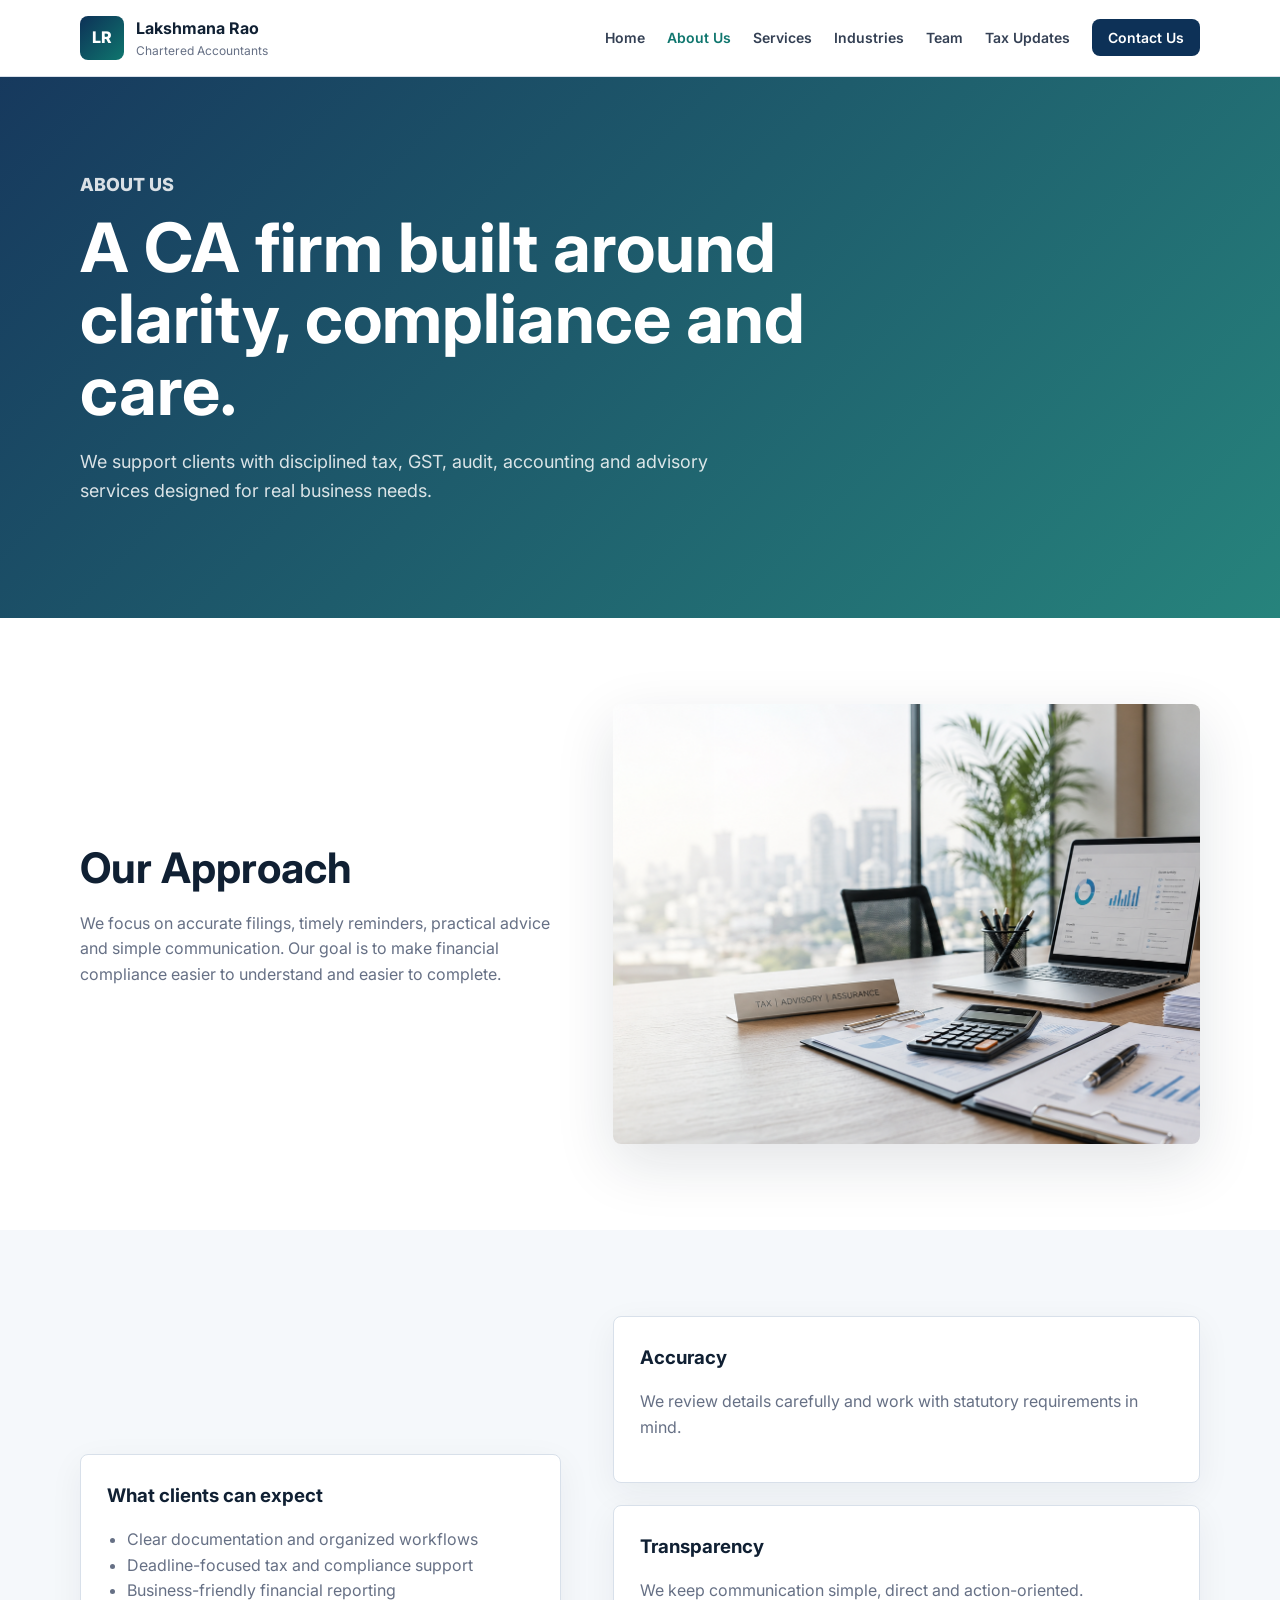
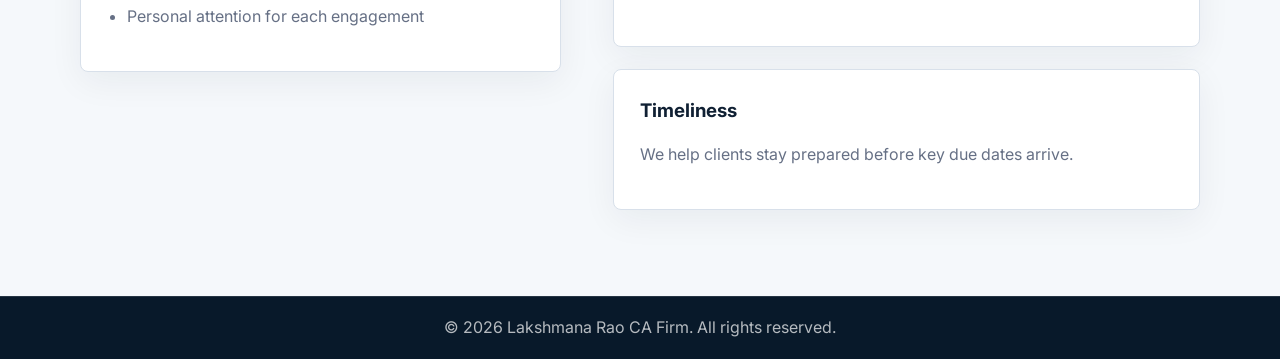
==== about.html @ 928640ef "added files" ====
<!DOCTYPE html>
<html lang="en">
<head>
  <meta charset="UTF-8">
  <meta name="viewport" content="width=device-width, initial-scale=1.0">
  <title>About Us | Lakshmana Rao CA Firm</title>
  <link rel="preconnect" href="https://fonts.googleapis.com">
  <link rel="preconnect" href="https://fonts.gstatic.com" crossorigin>
  <link href="https://fonts.googleapis.com/css2?family=Inter:wght@400;500;600;700;800&display=swap" rel="stylesheet">
  <link rel="stylesheet" href="assets/css/styles.css">
</head>
<body>
  <header class="site-header">
    <nav class="navbar container" aria-label="Main navigation">
      <a class="brand" href="index.html"><span class="brand-mark">LR</span><span><strong>Lakshmana Rao</strong><small>Chartered Accountants</small></span></a>
      <button class="nav-toggle" type="button" aria-expanded="false" aria-controls="primary-menu"><span></span><span></span><span></span></button>
      <ul class="nav-links" id="primary-menu">
        <li><a href="index.html">Home</a></li><li><a href="about.html">About Us</a></li><li><a href="services.html">Services</a></li><li><a href="industries.html">Industries</a></li><li><a href="team.html">Team</a></li><li><a href="blog.html">Tax Updates</a></li><li><a class="nav-cta" href="contact.html">Contact Us</a></li>
      </ul>
    </nav>
  </header>
  <main>
    <section class="page-hero">
      <div class="container">
        <p class="eyebrow">About Us</p>
        <h1>A CA firm built around clarity, compliance and care.</h1>
        <p>We support clients with disciplined tax, GST, audit, accounting and advisory services designed for real business needs.</p>
      </div>
    </section>
    <section class="section">
      <div class="container split">
        <div>
          <h2>Our Approach</h2>
          <p>We focus on accurate filings, timely reminders, practical advice and simple communication. Our goal is to make financial compliance easier to understand and easier to complete.</p>
        </div>
        <div class="image-panel">
          <img src="assets/images/hero-office.png" alt="Professional accounting desk with laptop and documents">
        </div>
      </div>
    </section>
    <section class="section soft-section">
      <div class="container split">
        <div class="value-panel">
          <h3>What clients can expect</h3>
          <ul>
            <li>Clear documentation and organized workflows</li>
            <li>Deadline-focused tax and compliance support</li>
            <li>Business-friendly financial reporting</li>
            <li>Personal attention for each engagement</li>
          </ul>
        </div>
        <div class="values-grid compact-values">
          <article><h3>Accuracy</h3><p>We review details carefully and work with statutory requirements in mind.</p></article>
          <article><h3>Transparency</h3><p>We keep communication simple, direct and action-oriented.</p></article>
          <article><h3>Timeliness</h3><p>We help clients stay prepared before key due dates arrive.</p></article>
        </div>
      </div>
    </section>
  </main>
  <footer class="site-footer compact-footer"><div class="footer-bottom">© <span id="year"></span> Lakshmana Rao CA Firm. All rights reserved.</div></footer>
  <script src="assets/js/main.js"></script>
</body>
</html>
---- assets/css/styles.css ----
:root {
  --ink: #102033;
  --muted: #667085;
  --line: #d8e0ea;
  --paper: #ffffff;
  --soft: #f5f8fb;
  --navy: #0d3157;
  --teal: #0f766e;
  --gold: #c9962f;
  --rose: #b34d5a;
  --shadow: 0 20px 60px rgba(16, 32, 51, 0.12);
}

* {
  box-sizing: border-box;
}

body {
  margin: 0;
  font-family: "Inter", Arial, sans-serif;
  color: var(--ink);
  background: var(--paper);
  line-height: 1.6;
}

a {
  color: inherit;
  text-decoration: none;
}

img {
  max-width: 100%;
}

.container {
  width: min(1120px, calc(100% - 40px));
  margin: 0 auto;
}

.site-header {
  position: sticky;
  top: 0;
  z-index: 20;
  background: rgba(255, 255, 255, 0.94);
  border-bottom: 1px solid var(--line);
  backdrop-filter: blur(14px);
}

.navbar {
  min-height: 76px;
  display: flex;
  align-items: center;
  justify-content: space-between;
  gap: 24px;
}

.brand {
  display: inline-flex;
  align-items: center;
  gap: 12px;
  min-width: max-content;
}

.brand-mark {
  width: 44px;
  height: 44px;
  border-radius: 8px;
  display: grid;
  place-items: center;
  color: white;
  background: linear-gradient(135deg, var(--navy), var(--teal));
  font-weight: 800;
}

.brand strong,
.brand small {
  display: block;
}

.brand small {
  color: var(--muted);
  font-size: 12px;
}

.nav-links {
  list-style: none;
  display: flex;
  align-items: center;
  gap: 22px;
  margin: 0;
  padding: 0;
  font-size: 14px;
  font-weight: 600;
}

.nav-links a {
  color: #344054;
}

.nav-links a.active,
.nav-links a:hover {
  color: var(--teal);
}

.nav-cta {
  padding: 10px 16px;
  border-radius: 8px;
  color: white !important;
  background: var(--navy);
}

.nav-toggle {
  display: none;
  width: 42px;
  height: 42px;
  border: 1px solid var(--line);
  border-radius: 8px;
  background: white;
}

.nav-toggle span {
  display: block;
  width: 18px;
  height: 2px;
  margin: 4px auto;
  background: var(--ink);
}

.hero {
  min-height: 680px;
  position: relative;
  overflow: hidden;
  display: flex;
  align-items: center;
  background: #0b2238;
}

.hero-media {
  position: absolute;
  inset: 0;
  background:
    linear-gradient(90deg, rgba(8, 25, 42, 0.9) 0%, rgba(8, 25, 42, 0.75) 42%, rgba(8, 25, 42, 0.18) 100%),
    url("../images/hero-office.png") center/cover;
}

.hero-content {
  position: relative;
  color: white;
  padding: 90px 0 120px;
}

.eyebrow {
  color: var(--gold);
  font-weight: 800;
  text-transform: uppercase;
  letter-spacing: 0;
  font-size: 13px;
  margin: 0 0 12px;
}

.hero h1,
.page-hero h1 {
  max-width: 760px;
  font-size: clamp(40px, 6vw, 68px);
  line-height: 1.05;
  margin: 0 0 22px;
  letter-spacing: 0;
}

.hero-text,
.page-hero p {
  max-width: 650px;
  color: rgba(255, 255, 255, 0.84);
  font-size: 18px;
}

.hero-actions,
.hero-stats,
.cta-inner {
  display: flex;
  align-items: center;
  gap: 16px;
  flex-wrap: wrap;
}

.btn {
  display: inline-flex;
  align-items: center;
  justify-content: center;
  min-height: 48px;
  padding: 12px 20px;
  border-radius: 8px;
  border: 1px solid transparent;
  font-weight: 800;
  cursor: pointer;
}

.btn-primary {
  background: var(--teal);
  color: white;
}

.btn-secondary,
.btn-light {
  background: white;
  color: var(--navy);
}

.hero-stats {
  margin-top: 42px;
}

.hero-stats span {
  min-width: 150px;
  padding: 16px 18px;
  border: 1px solid rgba(255, 255, 255, 0.22);
  border-radius: 8px;
  background: rgba(255, 255, 255, 0.1);
}

.hero-stats strong {
  display: block;
  font-size: 24px;
}

.section {
  padding: 86px 0;
}

.intro-band,
.soft-section {
  background: var(--soft);
}

.split {
  display: grid;
  grid-template-columns: 0.9fr 1.1fr;
  gap: 52px;
  align-items: center;
}

h2 {
  font-size: clamp(28px, 4vw, 42px);
  line-height: 1.16;
  margin: 0 0 18px;
}

h3 {
  margin: 0 0 10px;
}

p {
  color: var(--muted);
}

.section-heading {
  max-width: 720px;
  margin-bottom: 34px;
}

.service-grid,
.testimonial-grid,
.values-grid,
.industry-grid,
.team-grid,
.blog-grid,
.service-list {
  display: grid;
  grid-template-columns: repeat(4, 1fr);
  gap: 22px;
}

.service-card,
.testimonial-grid blockquote,
.value-panel,
.values-grid article,
.industry-grid article,
.team-card,
.blog-grid article,
.service-list article,
.contact-form,
.contact-info {
  border: 1px solid var(--line);
  border-radius: 8px;
  background: white;
  padding: 26px;
  box-shadow: 0 10px 34px rgba(16, 32, 51, 0.06);
}

.service-card {
  min-height: 248px;
}

.card-icon,
.avatar {
  display: grid;
  place-items: center;
  width: 54px;
  height: 54px;
  border-radius: 8px;
  margin-bottom: 18px;
  background: #e9f6f4;
  color: var(--teal);
  font-weight: 800;
}

.highlight-section,
.cta-strip {
  color: white;
  background: linear-gradient(135deg, var(--navy), #173f40);
}

.highlight-section p,
.cta-strip p {
  color: rgba(255, 255, 255, 0.78);
}

.check-list {
  display: grid;
  gap: 12px;
}

.check-list span {
  padding: 14px 16px;
  border-radius: 8px;
  background: rgba(255, 255, 255, 0.12);
  border: 1px solid rgba(255, 255, 255, 0.18);
  font-weight: 700;
}

.testimonial-grid {
  grid-template-columns: repeat(3, 1fr);
}

blockquote {
  margin: 0;
}

cite {
  display: block;
  color: var(--rose);
  font-style: normal;
  font-weight: 800;
  margin-top: 18px;
}

.cta-strip {
  padding: 54px 0;
}

.cta-inner {
  justify-content: space-between;
}

.cta-inner h2 {
  max-width: 760px;
  margin-bottom: 6px;
}

.site-footer {
  background: #08192a;
  color: white;
  padding: 56px 0 0;
}

.footer-grid {
  display: grid;
  grid-template-columns: 1.3fr 0.7fr 0.9fr;
  gap: 40px;
  padding-bottom: 42px;
}

.site-footer p,
.site-footer a,
.footer-brand small {
  color: rgba(255, 255, 255, 0.72);
}

.site-footer a {
  display: block;
  margin: 8px 0;
}

.footer-bottom {
  border-top: 1px solid rgba(255, 255, 255, 0.12);
  text-align: center;
  padding: 18px;
  color: rgba(255, 255, 255, 0.7);
}

.compact-footer {
  padding-top: 0;
}

.page-hero {
  padding: 94px 0;
  background: linear-gradient(135deg, rgba(13, 49, 87, 0.96), rgba(15, 118, 110, 0.9));
  color: white;
}

.service-list {
  grid-template-columns: repeat(2, 1fr);
}

.service-list ul,
.value-panel ul {
  padding-left: 20px;
  color: var(--muted);
}

.industry-grid,
.blog-grid,
.team-grid,
.values-grid {
  grid-template-columns: repeat(3, 1fr);
}

.image-panel {
  overflow: hidden;
  border-radius: 8px;
  box-shadow: var(--shadow);
}

.image-panel img {
  display: block;
  width: 100%;
  aspect-ratio: 4 / 3;
  object-fit: cover;
}

.compact-values {
  grid-template-columns: 1fr;
}

.team-card span,
.blog-grid span {
  color: var(--teal);
  font-weight: 800;
}

.contact-grid {
  display: grid;
  grid-template-columns: 0.85fr 1.15fr;
  gap: 28px;
  align-items: start;
}

.contact-form {
  display: grid;
  gap: 16px;
}

label {
  display: grid;
  gap: 8px;
  color: #344054;
  font-weight: 700;
}

input,
select,
textarea {
  width: 100%;
  border: 1px solid var(--line);
  border-radius: 8px;
  padding: 13px 14px;
  font: inherit;
  color: var(--ink);
  background: #fbfcfe;
}

input:focus,
select:focus,
textarea:focus {
  outline: 3px solid rgba(15, 118, 110, 0.18);
  border-color: var(--teal);
}

.map-box {
  min-height: 190px;
  margin-top: 24px;
  border-radius: 8px;
  display: grid;
  place-items: center;
  color: var(--navy);
  font-weight: 800;
  background:
    linear-gradient(135deg, rgba(201, 150, 47, 0.18), rgba(15, 118, 110, 0.16)),
    repeating-linear-gradient(45deg, #eef3f8 0 12px, #e4ebf3 12px 24px);
}

.form-status {
  min-height: 24px;
  margin: 0;
  color: var(--teal);
  font-weight: 700;
}

@media (max-width: 980px) {
  .nav-toggle {
    display: block;
  }

  .nav-links {
    position: absolute;
    left: 20px;
    right: 20px;
    top: 76px;
    display: none;
    flex-direction: column;
    align-items: stretch;
    gap: 0;
    padding: 12px;
    background: white;
    border: 1px solid var(--line);
    border-radius: 8px;
    box-shadow: var(--shadow);
  }

  .nav-links.is-open {
    display: flex;
  }

  .nav-links a {
    display: block;
    padding: 12px;
  }

  .split,
  .contact-grid,
  .footer-grid {
    grid-template-columns: 1fr;
  }

  .service-grid,
  .testimonial-grid,
  .industry-grid,
  .blog-grid,
  .team-grid,
  .values-grid,
  .service-list {
    grid-template-columns: repeat(2, 1fr);
  }
}

@media (max-width: 640px) {
  .container {
    width: min(100% - 28px, 1120px);
  }

  .brand strong {
    font-size: 14px;
  }

  .brand small {
    font-size: 11px;
  }

  .hero {
    min-height: 640px;
  }

  .hero h1,
  .page-hero h1 {
    font-size: 38px;
  }

  .hero-content {
    padding: 68px 0 88px;
  }

  .section,
  .page-hero {
    padding: 62px 0;
  }

  .service-grid,
  .testimonial-grid,
  .industry-grid,
  .blog-grid,
  .team-grid,
  .values-grid,
  .service-list {
    grid-template-columns: 1fr;
  }

  .hero-actions .btn,
  .cta-inner .btn {
    width: 100%;
  }
}
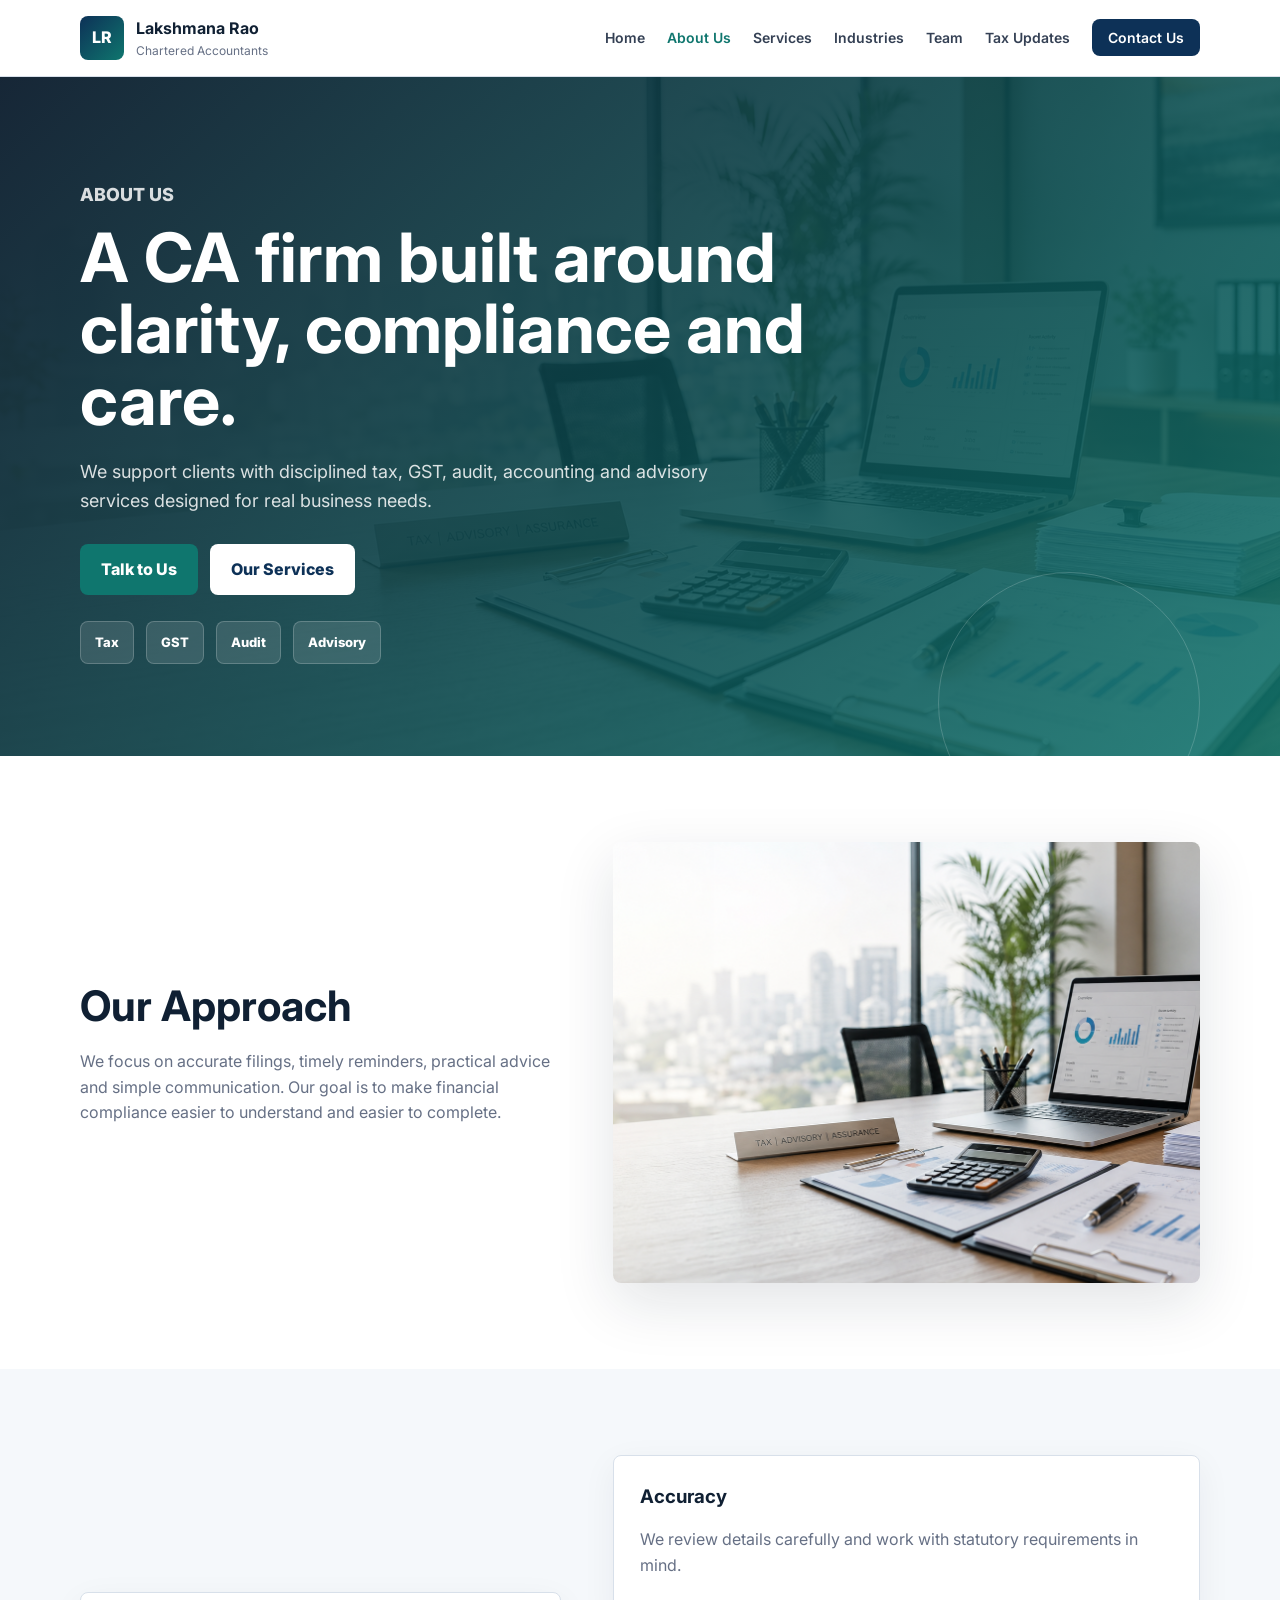
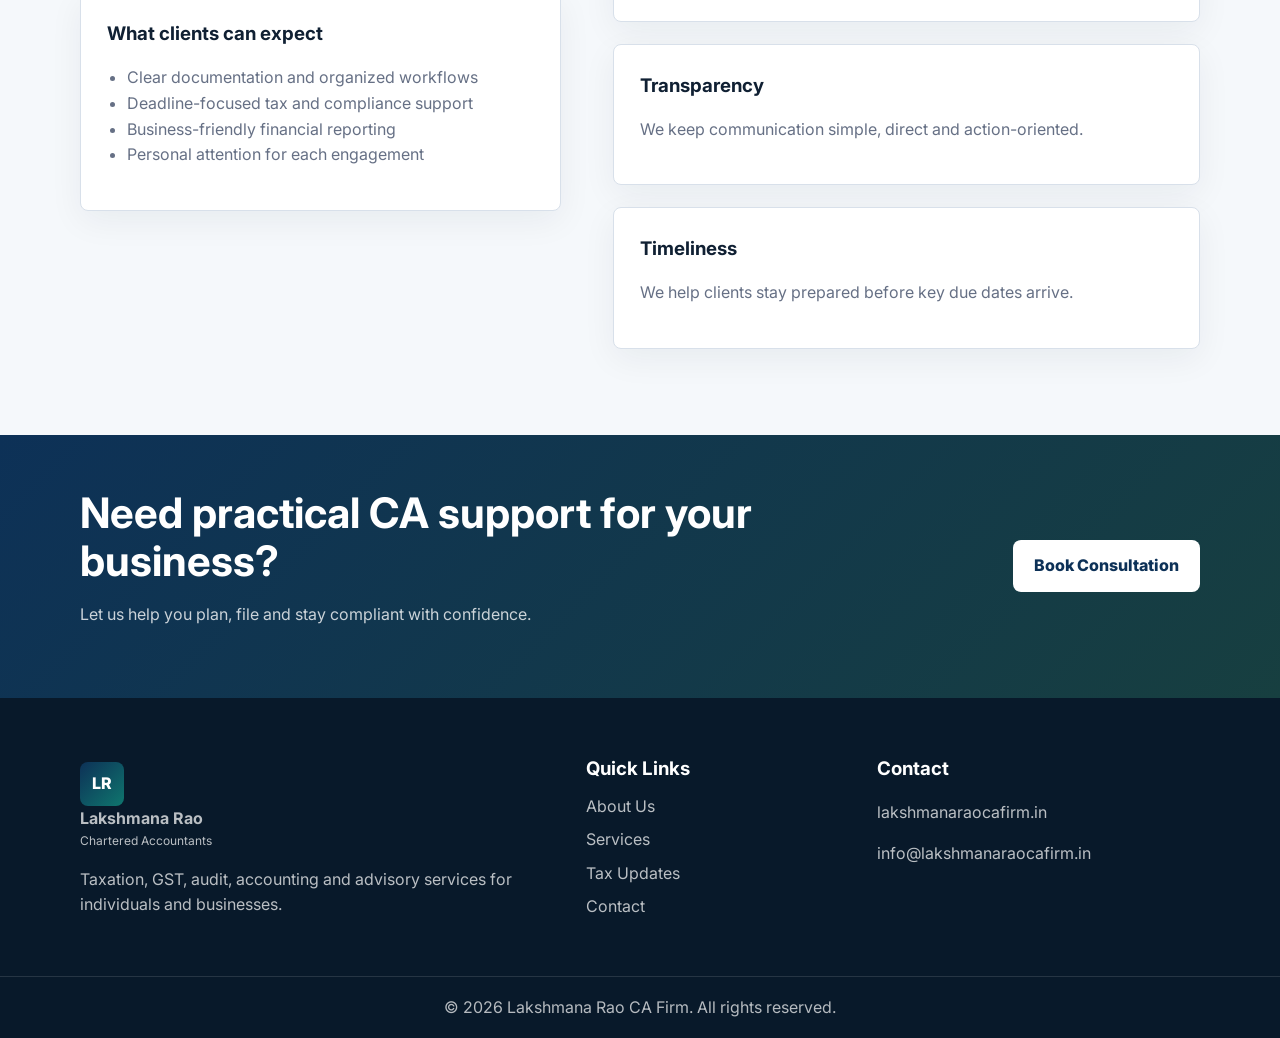
==== commit 6dd5d2a9: "added files" ====
--- a/about.html
+++ b/about.html
@@ -25,6 +25,13 @@
         <p class="eyebrow">About Us</p>
         <h1>A CA firm built around clarity, compliance and care.</h1>
         <p>We support clients with disciplined tax, GST, audit, accounting and advisory services designed for real business needs.</p>
+        <div class="page-hero-actions">
+          <a class="btn btn-primary" href="contact.html">Talk to Us</a>
+          <a class="btn btn-secondary" href="services.html">Our Services</a>
+        </div>
+        <div class="page-pills">
+          <span>Tax</span><span>GST</span><span>Audit</span><span>Advisory</span>
+        </div>
       </div>
     </section>
     <section class="section">
@@ -56,8 +63,34 @@
         </div>
       </div>
     </section>
+    <section class="cta-strip">
+      <div class="container cta-inner">
+        <div><h2>Need practical CA support for your business?</h2><p>Let us help you plan, file and stay compliant with confidence.</p></div>
+        <a class="btn btn-light" href="contact.html">Book Consultation</a>
+      </div>
+    </section>
   </main>
-  <footer class="site-footer compact-footer"><div class="footer-bottom">© <span id="year"></span> Lakshmana Rao CA Firm. All rights reserved.</div></footer>
+  <footer class="site-footer">
+    <div class="container footer-grid">
+      <div>
+        <a class="brand footer-brand" href="index.html"><span class="brand-mark">LR</span><span><strong>Lakshmana Rao</strong><small>Chartered Accountants</small></span></a>
+        <p>Taxation, GST, audit, accounting and advisory services for individuals and businesses.</p>
+      </div>
+      <div>
+        <h3>Quick Links</h3>
+        <a href="about.html">About Us</a>
+        <a href="services.html">Services</a>
+        <a href="blog.html">Tax Updates</a>
+        <a href="contact.html">Contact</a>
+      </div>
+      <div>
+        <h3>Contact</h3>
+        <p><a href="https://lakshmanaraocafirm.in/">lakshmanaraocafirm.in</a></p>
+        <p><a href="mailto:info@lakshmanaraocafirm.in">info@lakshmanaraocafirm.in</a></p>
+      </div>
+    </div>
+    <div class="footer-bottom">© <span id="year"></span> Lakshmana Rao CA Firm. All rights reserved.</div>
+  </footer>
   <script src="assets/js/main.js"></script>
 </body>
 </html>
--- a/assets/css/styles.css
+++ b/assets/css/styles.css
@@ -258,6 +258,28 @@
   margin-bottom: 34px;
 }
 
+.service-heading {
+  max-width: none;
+  display: flex;
+  align-items: end;
+  justify-content: space-between;
+  gap: 24px;
+}
+
+.service-heading h2 {
+  max-width: 760px;
+  font-size: clamp(42px, 5.4vw, 70px);
+  margin-bottom: 0;
+}
+
+.text-link {
+  min-width: max-content;
+  color: var(--teal);
+  font-weight: 800;
+  border-bottom: 2px solid currentColor;
+  padding-bottom: 4px;
+}
+
 .service-grid,
 .testimonial-grid,
 .values-grid,
@@ -288,7 +310,57 @@
 }
 
 .service-card {
-  min-height: 248px;
+  position: relative;
+  min-height: 380px;
+  display: flex;
+  flex-direction: column;
+  overflow: hidden;
+  padding: 30px;
+  transition: transform 0.25s ease, box-shadow 0.25s ease, border-color 0.25s ease;
+}
+
+.service-card::before {
+  content: "";
+  position: absolute;
+  inset: 0;
+  opacity: 0;
+  background:
+    radial-gradient(circle at top right, rgba(201, 150, 47, 0.22), transparent 34%),
+    linear-gradient(135deg, rgba(15, 118, 110, 0.08), rgba(13, 49, 87, 0.02));
+  transition: opacity 0.25s ease;
+}
+
+.service-card > * {
+  position: relative;
+}
+
+.service-card:hover {
+  transform: translateY(-10px);
+  border-color: rgba(15, 118, 110, 0.45);
+  box-shadow: 0 26px 70px rgba(16, 32, 51, 0.16);
+}
+
+.service-card:hover::before {
+  opacity: 1;
+}
+
+.service-card h3 {
+  font-size: 24px;
+  line-height: 1.2;
+  margin-top: 14px;
+  margin-bottom: 16px;
+}
+
+.service-card p {
+  font-size: 17px;
+  margin: 0 0 22px;
+}
+
+.service-card-top {
+  display: flex;
+  align-items: center;
+  justify-content: space-between;
+  gap: 12px;
 }
 
 .card-icon,
@@ -302,6 +374,55 @@
   background: #e9f6f4;
   color: var(--teal);
   font-weight: 800;
+}
+
+.service-card .card-icon {
+  width: 70px;
+  height: 70px;
+  margin-bottom: 0;
+  color: white;
+  background: linear-gradient(135deg, var(--teal), var(--navy));
+  box-shadow: 0 14px 30px rgba(15, 118, 110, 0.22);
+}
+
+.service-number {
+  color: rgba(13, 49, 87, 0.12);
+  font-size: 46px;
+  line-height: 1;
+  font-weight: 800;
+}
+
+.service-tags {
+  display: flex;
+  flex-wrap: wrap;
+  gap: 8px;
+  margin-top: auto;
+}
+
+.service-tags span {
+  padding: 8px 10px;
+  border-radius: 8px;
+  color: var(--navy);
+  background: #f0f6f5;
+  font-size: 13px;
+  font-weight: 800;
+}
+
+.card-link {
+  display: inline-flex;
+  margin-top: 24px;
+  color: var(--teal);
+  font-weight: 800;
+}
+
+.card-link::after {
+  content: ">";
+  margin-left: 8px;
+  transition: transform 0.2s ease;
+}
+
+.service-card:hover .card-link::after {
+  transform: translateX(4px);
 }
 
 .highlight-section,
@@ -388,18 +509,121 @@
   color: rgba(255, 255, 255, 0.7);
 }
 
-.compact-footer {
-  padding-top: 0;
-}
-
 .page-hero {
-  padding: 94px 0;
-  background: linear-gradient(135deg, rgba(13, 49, 87, 0.96), rgba(15, 118, 110, 0.9));
-  color: white;
+  position: relative;
+  overflow: hidden;
+  padding: 104px 0 92px;
+  background:
+    linear-gradient(135deg, rgba(8, 25, 42, 0.94), rgba(15, 118, 110, 0.86)),
+    url("../images/hero-office.png") center/cover;
+  color: white;
+}
+
+.page-hero::after {
+  content: "";
+  position: absolute;
+  right: max(20px, calc((100vw - 1120px) / 2));
+  bottom: -78px;
+  width: 260px;
+  height: 260px;
+  border: 1px solid rgba(255, 255, 255, 0.18);
+  border-radius: 50%;
+}
+
+.page-hero .container {
+  position: relative;
+  z-index: 1;
+}
+
+.page-hero-actions,
+.page-pills {
+  display: flex;
+  flex-wrap: wrap;
+  gap: 12px;
+  margin-top: 28px;
+}
+
+.page-pills {
+  margin-top: 26px;
+}
+
+.page-pills span {
+  padding: 10px 14px;
+  border-radius: 8px;
+  color: white;
+  background: rgba(255, 255, 255, 0.12);
+  border: 1px solid rgba(255, 255, 255, 0.2);
+  font-weight: 800;
+  font-size: 13px;
 }
 
 .service-list {
   grid-template-columns: repeat(2, 1fr);
+}
+
+.service-list article,
+.industry-grid article,
+.team-card,
+.blog-grid article {
+  position: relative;
+  overflow: hidden;
+  transition: transform 0.24s ease, box-shadow 0.24s ease, border-color 0.24s ease;
+}
+
+.service-list article::before,
+.industry-grid article::before,
+.team-card::before,
+.blog-grid article::before {
+  content: "";
+  position: absolute;
+  inset: 0;
+  opacity: 0;
+  background: linear-gradient(135deg, rgba(15, 118, 110, 0.08), rgba(201, 150, 47, 0.1));
+  transition: opacity 0.24s ease;
+}
+
+.service-list article > *,
+.industry-grid article > *,
+.team-card > *,
+.blog-grid article > * {
+  position: relative;
+}
+
+.service-list article:hover,
+.industry-grid article:hover,
+.team-card:hover,
+.blog-grid article:hover {
+  transform: translateY(-8px);
+  border-color: rgba(15, 118, 110, 0.42);
+  box-shadow: 0 24px 60px rgba(16, 32, 51, 0.13);
+}
+
+.service-list article:hover::before,
+.industry-grid article:hover::before,
+.team-card:hover::before,
+.blog-grid article:hover::before {
+  opacity: 1;
+}
+
+.mini-icon {
+  display: inline-grid;
+  place-items: center;
+  min-width: 50px;
+  height: 50px;
+  padding: 0 12px;
+  border-radius: 8px;
+  margin-bottom: 18px;
+  color: white;
+  background: linear-gradient(135deg, var(--teal), var(--navy));
+  font-weight: 800;
+  box-shadow: 0 12px 28px rgba(15, 118, 110, 0.22);
+}
+
+.service-list h2,
+.industry-grid h2,
+.team-grid h2,
+.blog-grid h2 {
+  font-size: clamp(22px, 2.3vw, 30px);
 }
 
 .service-list ul,
@@ -436,6 +660,24 @@
 .blog-grid span {
   color: var(--teal);
   font-weight: 800;
+}
+
+.team-card .avatar {
+  width: 82px;
+  height: 82px;
+  color: white;
+  background: linear-gradient(135deg, var(--navy), var(--teal));
+  box-shadow: 0 16px 34px rgba(13, 49, 87, 0.2);
+}
+
+.blog-grid article {
+  display: flex;
+  min-height: 300px;
+  flex-direction: column;
+}
+
+.blog-grid .card-link {
+  margin-top: auto;
 }
 
 .contact-grid {
@@ -541,6 +783,11 @@
   .service-list {
     grid-template-columns: repeat(2, 1fr);
   }
+
+  .service-heading {
+    align-items: start;
+    flex-direction: column;
+  }
 }
 
 @media (max-width: 640px) {
@@ -585,7 +832,8 @@
   }
 
   .hero-actions .btn,
-  .cta-inner .btn {
+  .cta-inner .btn,
+  .page-hero-actions .btn {
     width: 100%;
   }
 }
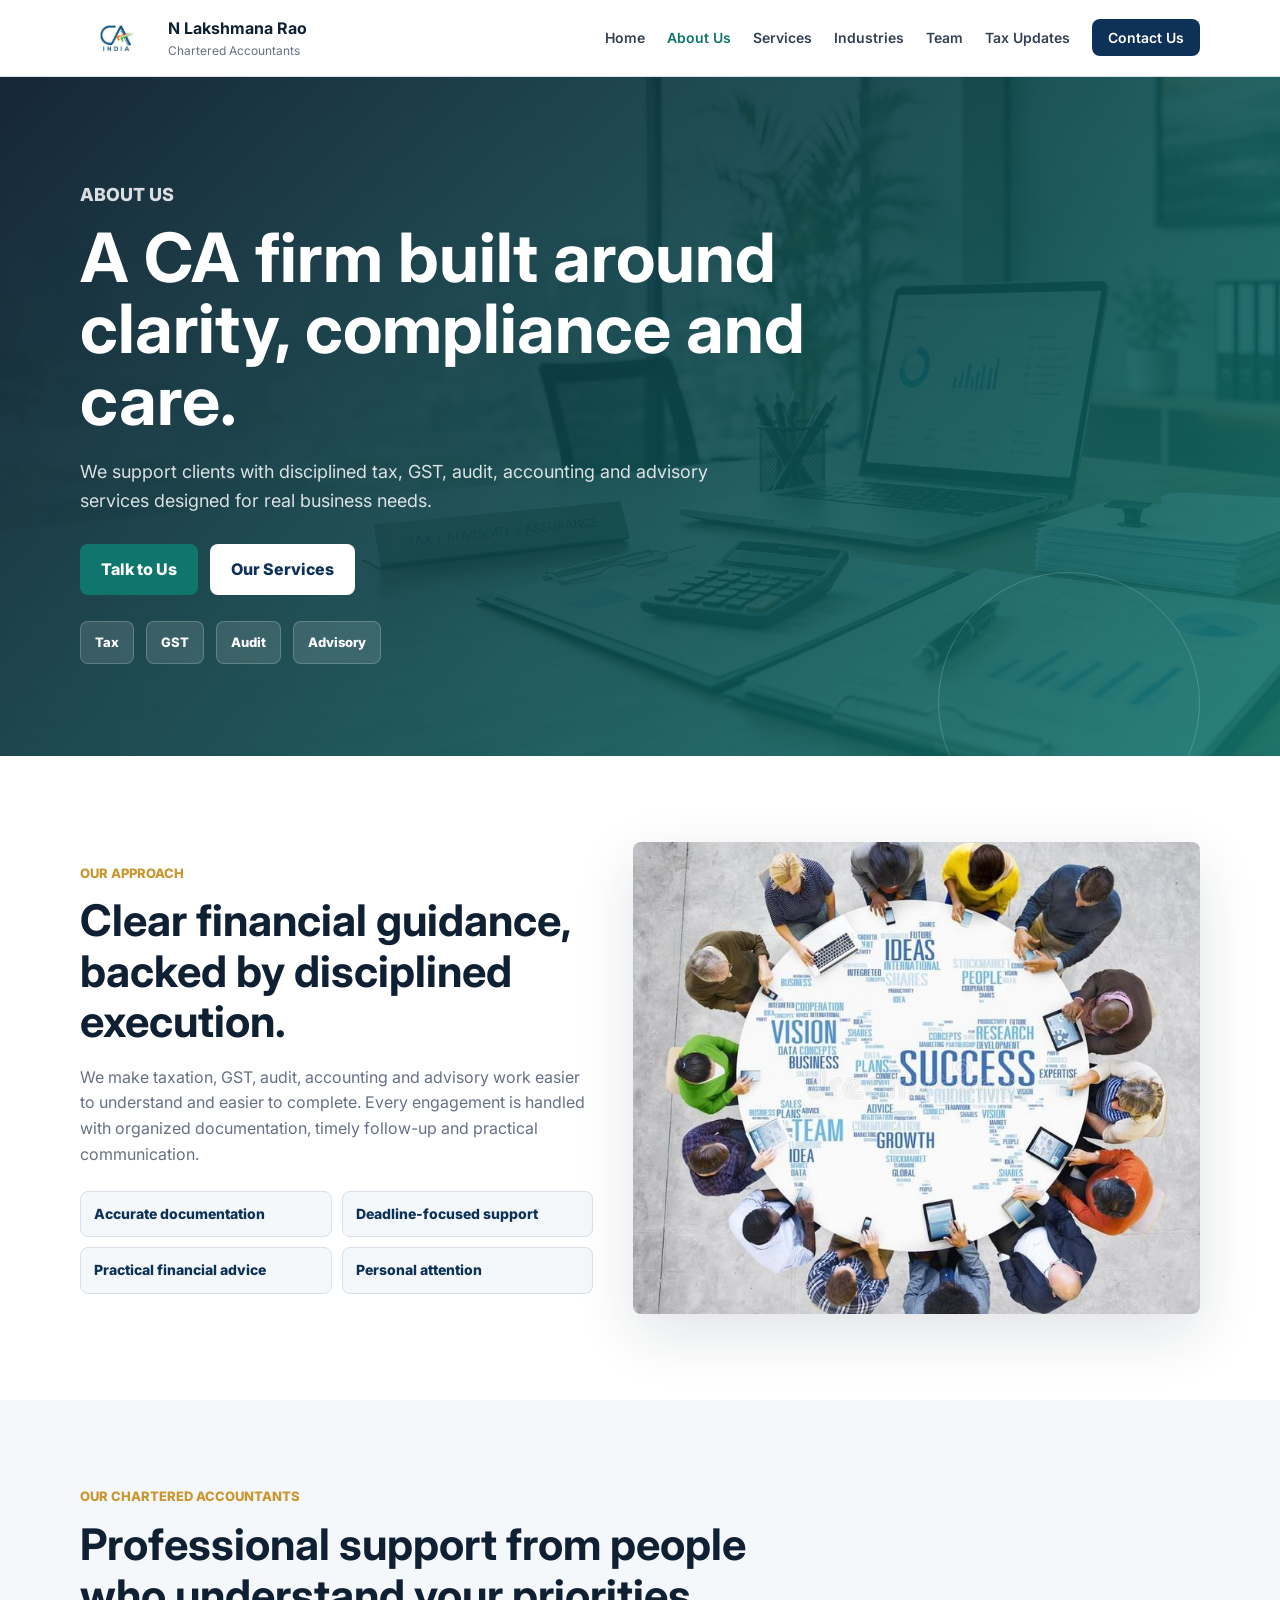
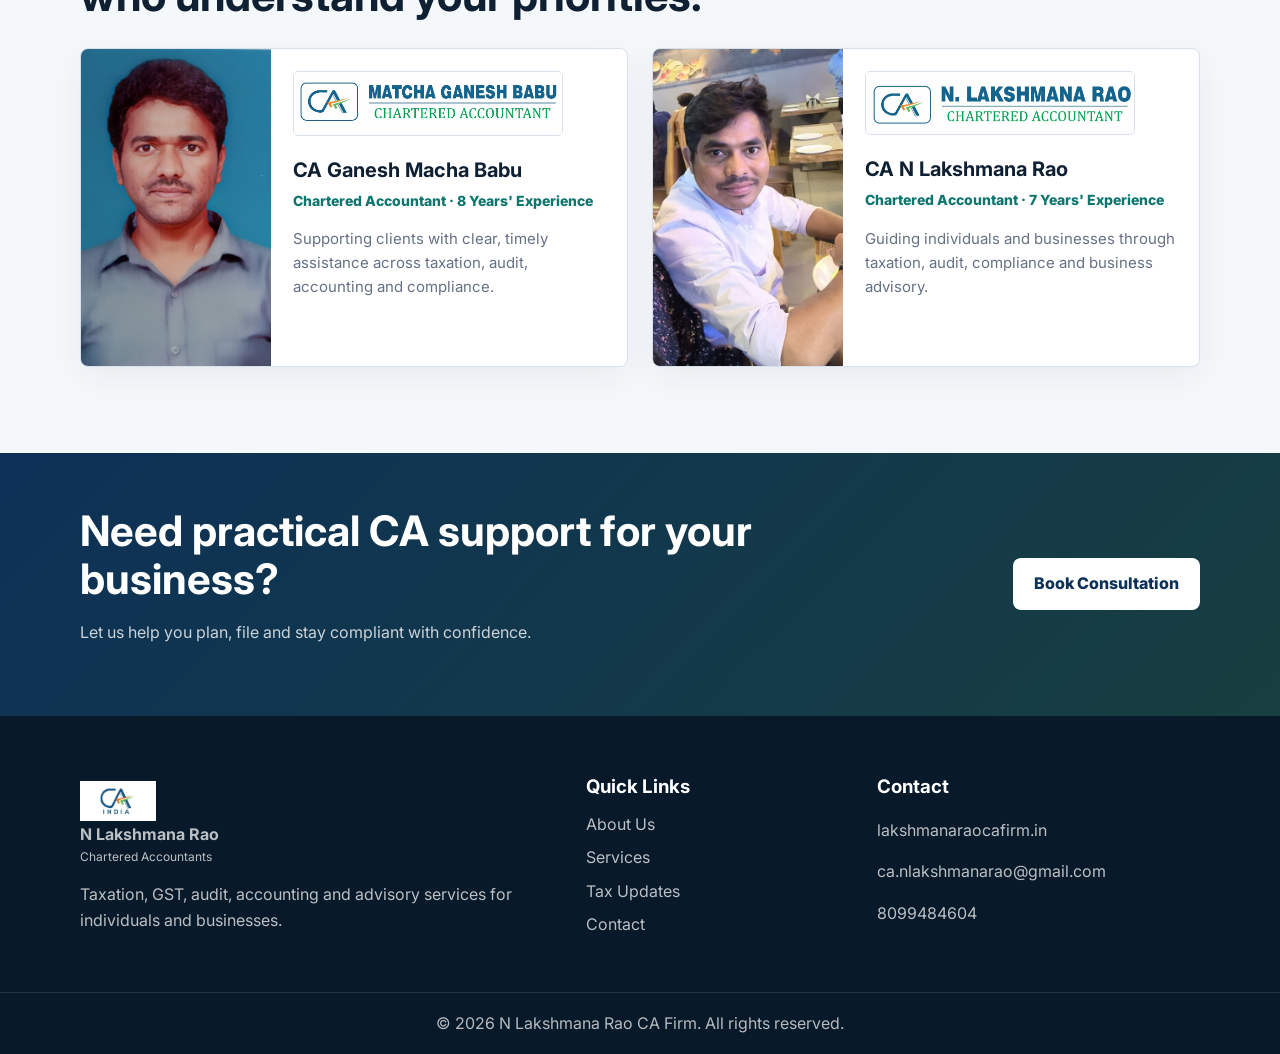
==== commit a6ee83eb: "added changes" ====
--- a/about.html
+++ b/about.html
@@ -3,7 +3,8 @@
 <head>
   <meta charset="UTF-8">
   <meta name="viewport" content="width=device-width, initial-scale=1.0">
-  <title>About Us | Lakshmana Rao CA Firm</title>
+  <title>About Us | N Lakshmana Rao CA Firm</title>
+  <link rel="icon" type="image/jpeg" href="assets/images/CA%20Logo%20Wider.jpeg">
   <link rel="preconnect" href="https://fonts.googleapis.com">
   <link rel="preconnect" href="https://fonts.gstatic.com" crossorigin>
   <link href="https://fonts.googleapis.com/css2?family=Inter:wght@400;500;600;700;800&display=swap" rel="stylesheet">
@@ -12,7 +13,7 @@
 <body>
   <header class="site-header">
     <nav class="navbar container" aria-label="Main navigation">
-      <a class="brand" href="index.html"><span class="brand-mark">LR</span><span><strong>Lakshmana Rao</strong><small>Chartered Accountants</small></span></a>
+      <a class="brand" href="index.html" aria-label="N Lakshmana Rao CA Firm home"><img class="brand-logo" src="assets/images/CA%20Logo%20Wider.jpeg" alt="CA India logo"><span><strong>N Lakshmana Rao</strong><small>Chartered Accountants</small></span></a>
       <button class="nav-toggle" type="button" aria-expanded="false" aria-controls="primary-menu"><span></span><span></span><span></span></button>
       <ul class="nav-links" id="primary-menu">
         <li><a href="index.html">Home</a></li><li><a href="about.html">About Us</a></li><li><a href="services.html">Services</a></li><li><a href="industries.html">Industries</a></li><li><a href="team.html">Team</a></li><li><a href="blog.html">Tax Updates</a></li><li><a class="nav-cta" href="contact.html">Contact Us</a></li>
@@ -34,32 +35,46 @@
         </div>
       </div>
     </section>
-    <section class="section">
-      <div class="container split">
+    <section class="section about-approach-section">
+      <div class="container split about-approach-grid">
         <div>
-          <h2>Our Approach</h2>
-          <p>We focus on accurate filings, timely reminders, practical advice and simple communication. Our goal is to make financial compliance easier to understand and easier to complete.</p>
+          <p class="eyebrow">Our Approach</p>
+          <h2>Clear financial guidance, backed by disciplined execution.</h2>
+          <p>We make taxation, GST, audit, accounting and advisory work easier to understand and easier to complete. Every engagement is handled with organized documentation, timely follow-up and practical communication.</p>
+          <div class="about-point-grid">
+            <span>Accurate documentation</span><span>Deadline-focused support</span><span>Practical financial advice</span><span>Personal attention</span>
+          </div>
         </div>
-        <div class="image-panel">
-          <img src="assets/images/hero-office.png" alt="Professional accounting desk with laptop and documents">
+        <div class="image-panel about-approach-image">
+          <img src="assets/images/success_team_work.jpeg" alt="Professional team collaborating around a business planning table">
         </div>
       </div>
     </section>
-    <section class="section soft-section">
-      <div class="container split">
-        <div class="value-panel">
-          <h3>What clients can expect</h3>
-          <ul>
-            <li>Clear documentation and organized workflows</li>
-            <li>Deadline-focused tax and compliance support</li>
-            <li>Business-friendly financial reporting</li>
-            <li>Personal attention for each engagement</li>
-          </ul>
+    <section class="section soft-section about-team-section">
+      <div class="container">
+        <div class="section-heading about-team-heading">
+          <p class="eyebrow">Our Chartered Accountants</p>
+          <h2>Professional support from people who understand your priorities.</h2>
         </div>
-        <div class="values-grid compact-values">
-          <article><h3>Accuracy</h3><p>We review details carefully and work with statutory requirements in mind.</p></article>
-          <article><h3>Transparency</h3><p>We keep communication simple, direct and action-oriented.</p></article>
-          <article><h3>Timeliness</h3><p>We help clients stay prepared before key due dates arrive.</p></article>
+        <div class="about-profile-grid">
+          <article class="about-profile-card">
+            <img class="about-profile-photo" src="assets/images/ganesh_macha_image.jpg" alt="CA Ganesh Macha Babu">
+            <div class="about-profile-content">
+              <img class="about-profile-label" src="assets/images/m_ganesh_babu_label.jpeg" alt="CA Ganesh Macha Babu, Chartered Accountant">
+              <h3>CA Ganesh Macha Babu</h3>
+              <p class="about-profile-meta">Chartered Accountant · 8 Years' Experience</p>
+              <p>Supporting clients with clear, timely assistance across taxation, audit, accounting and compliance.</p>
+            </div>
+          </article>
+          <article class="about-profile-card">
+            <img class="about-profile-photo about-profile-photo--lakshmana" src="assets/images/Lakshman_Founder.jpeg" alt="CA N Lakshmana Rao">
+            <div class="about-profile-content">
+              <img class="about-profile-label" src="assets/images/n_lakshmna_rao_label.jpeg" alt="CA N Lakshmana Rao, Chartered Accountant">
+              <h3>CA N Lakshmana Rao</h3>
+              <p class="about-profile-meta">Chartered Accountant · 7 Years' Experience</p>
+              <p>Guiding individuals and businesses through taxation, audit, compliance and business advisory.</p>
+            </div>
+          </article>
         </div>
       </div>
     </section>
@@ -73,7 +88,7 @@
   <footer class="site-footer">
     <div class="container footer-grid">
       <div>
-        <a class="brand footer-brand" href="index.html"><span class="brand-mark">LR</span><span><strong>Lakshmana Rao</strong><small>Chartered Accountants</small></span></a>
+        <a class="brand footer-brand" href="index.html"><img class="brand-logo" src="assets/images/CA%20Logo%20Wider.jpeg" alt="CA India logo"><span><strong>N Lakshmana Rao</strong><small>Chartered Accountants</small></span></a>
         <p>Taxation, GST, audit, accounting and advisory services for individuals and businesses.</p>
       </div>
       <div>
@@ -86,10 +101,11 @@
       <div>
         <h3>Contact</h3>
         <p><a href="https://lakshmanaraocafirm.in/">lakshmanaraocafirm.in</a></p>
-        <p><a href="mailto:info@lakshmanaraocafirm.in">info@lakshmanaraocafirm.in</a></p>
+        <p><a href="mailto:ca.nlakshmanarao@gmail.com">ca.nlakshmanarao@gmail.com</a></p>
+        <p><a href="tel:+918099484604">8099484604</a></p>
       </div>
     </div>
-    <div class="footer-bottom">© <span id="year"></span> Lakshmana Rao CA Firm. All rights reserved.</div>
+    <div class="footer-bottom">© <span id="year"></span> N Lakshmana Rao CA Firm. All rights reserved.</div>
   </footer>
   <script src="assets/js/main.js"></script>
 </body>
--- a/assets/css/styles.css
+++ b/assets/css/styles.css
@@ -61,12 +61,21 @@
   min-width: max-content;
 }
 
+.brand-logo {
+  display: block;
+  width: auto;
+  height: 42px;
+  max-width: 76px;
+  object-fit: contain;
+}
+
 .brand-mark {
   width: 44px;
   height: 44px;
   border-radius: 8px;
   display: grid;
   place-items: center;
+  flex: 0 0 auto;
   color: white;
   background: linear-gradient(135deg, var(--navy), var(--teal));
   font-weight: 800;
@@ -268,8 +277,12 @@
 
 .service-heading h2 {
   max-width: 760px;
-  font-size: clamp(42px, 5.4vw, 70px);
+  font-size: clamp(32px, 4vw, 48px);
   margin-bottom: 0;
+}
+
+.service-heading .eyebrow {
+  font-size: 16px;
 }
 
 .text-link {
@@ -311,11 +324,11 @@
 
 .service-card {
   position: relative;
-  min-height: 380px;
+  min-height: 0;
   display: flex;
   flex-direction: column;
   overflow: hidden;
-  padding: 30px;
+  padding: 24px;
   transition: transform 0.25s ease, box-shadow 0.25s ease, border-color 0.25s ease;
 }
 
@@ -345,22 +358,24 @@
 }
 
 .service-card h3 {
-  font-size: 24px;
+  font-size: 22px;
   line-height: 1.2;
-  margin-top: 14px;
-  margin-bottom: 16px;
+  margin-top: 0;
+  margin-bottom: 12px;
 }
 
 .service-card p {
-  font-size: 17px;
-  margin: 0 0 22px;
+  font-size: 16px;
+  margin: 0 0 16px;
 }
 
 .service-card-top {
+  position: relative;
   display: flex;
   align-items: center;
   justify-content: space-between;
   gap: 12px;
+  margin: -24px -24px 18px;
 }
 
 .card-icon,
@@ -385,6 +400,25 @@
   box-shadow: 0 14px 30px rgba(15, 118, 110, 0.22);
 }
 
+.service-card-image {
+  display: block;
+  width: 100%;
+  height: 165px;
+  border-radius: 0;
+  object-fit: cover;
+}
+
+.service-card-top .service-number {
+  position: absolute;
+  top: 12px;
+  right: 14px;
+  padding: 2px 8px;
+  border-radius: 6px;
+  color: #0d5ea6;
+  background: rgba(255, 255, 255, 0.9);
+  text-shadow: none;
+}
+
 .service-number {
   color: rgba(13, 49, 87, 0.12);
   font-size: 46px;
@@ -410,7 +444,7 @@
 
 .card-link {
   display: inline-flex;
-  margin-top: 24px;
+  margin-top: 18px;
   color: var(--teal);
   font-weight: 800;
 }
@@ -626,6 +660,52 @@
   font-size: clamp(22px, 2.3vw, 30px);
 }
 
+.service-list-image-wrap {
+  position: relative;
+  margin: -26px -26px 24px;
+}
+
+.service-list-image {
+  display: block;
+  width: 100%;
+  height: 220px;
+  object-fit: cover;
+}
+
+.service-list-image-wrap .mini-icon {
+  position: absolute;
+  top: 16px;
+  right: 18px;
+  min-width: 46px;
+  height: 46px;
+  margin: 0;
+  background: rgba(13, 49, 87, 0.9);
+  box-shadow: 0 10px 24px rgba(8, 25, 42, 0.28);
+}
+
+.industry-image-wrap {
+  position: relative;
+  margin: -26px -26px 24px;
+}
+
+.industry-card-image {
+  display: block;
+  width: 100%;
+  height: 200px;
+  object-fit: cover;
+}
+
+.industry-image-wrap .mini-icon {
+  position: absolute;
+  top: 16px;
+  right: 18px;
+  min-width: 46px;
+  height: 46px;
+  margin: 0;
+  background: rgba(13, 49, 87, 0.9);
+  box-shadow: 0 10px 24px rgba(8, 25, 42, 0.28);
+}
+
 .service-list ul,
 .value-panel ul {
   padding-left: 20px;
@@ -670,10 +750,213 @@
   box-shadow: 0 16px 34px rgba(13, 49, 87, 0.2);
 }
 
+.team-grid--profiles {
+  grid-template-columns: repeat(2, minmax(0, 1fr));
+  width: 100%;
+}
+
+.team-heading {
+  max-width: 820px;
+}
+
+.team-heading h2 {
+  font-size: clamp(28px, 3vw, 38px);
+}
+
+.team-heading .eyebrow {
+  font-size: 16px;
+}
+
+.team-profile {
+  display: flex;
+  flex-direction: column;
+  padding: 0;
+}
+
+.team-profile-photo-wrap {
+  position: relative;
+  height: 340px;
+  overflow: hidden;
+}
+
+.team-profile-photo {
+  display: block;
+  width: 100%;
+  height: 100%;
+  object-fit: cover;
+  object-position: center 22%;
+}
+
+.team-experience {
+  position: absolute;
+  right: 18px;
+  bottom: 18px;
+  padding: 8px 12px;
+  border-radius: 999px;
+  color: white;
+  background: rgba(13, 49, 87, 0.92);
+  font-size: 13px;
+  font-weight: 800;
+  box-shadow: 0 8px 20px rgba(8, 25, 42, 0.28);
+}
+
+.team-profile-label {
+  display: block;
+  width: calc(100% - 52px);
+  margin: 24px 26px 0;
+  border: 1px solid var(--line);
+  border-radius: 6px;
+}
+
+.team-profile h2,
+.team-profile p,
+.team-profile > span {
+  margin-left: 26px;
+  margin-right: 26px;
+}
+
+.team-profile h2 {
+  margin-top: 22px;
+  margin-bottom: 4px;
+}
+
+.team-profile p {
+  margin-top: 0;
+  margin-bottom: 14px;
+}
+
+.team-profile > span {
+  display: block;
+  margin-bottom: 28px;
+}
+
+.about-approach-grid {
+  grid-template-columns: 0.95fr 1.05fr;
+  gap: 40px;
+}
+
+.about-approach-grid h2 {
+  font-size: clamp(30px, 3.4vw, 44px);
+}
+
+.about-point-grid {
+  display: grid;
+  grid-template-columns: repeat(2, minmax(0, 1fr));
+  gap: 10px;
+  margin-top: 24px;
+}
+
+.about-point-grid span {
+  padding: 11px 13px;
+  border: 1px solid var(--line);
+  border-radius: 8px;
+  color: var(--navy);
+  background: var(--soft);
+  font-size: 14px;
+  font-weight: 800;
+}
+
+.about-approach-image img {
+  aspect-ratio: 1.2 / 1;
+}
+
+.about-team-heading {
+  max-width: 760px;
+  margin-bottom: 28px;
+}
+
+.about-team-heading h2 {
+  font-size: clamp(30px, 3.4vw, 44px);
+}
+
+.about-profile-grid {
+  display: grid;
+  grid-template-columns: repeat(2, minmax(0, 1fr));
+  gap: 24px;
+}
+
+.about-profile-card {
+  display: grid;
+  grid-template-columns: 190px minmax(0, 1fr);
+  overflow: hidden;
+  border: 1px solid var(--line);
+  border-radius: 8px;
+  background: white;
+  box-shadow: 0 10px 34px rgba(16, 32, 51, 0.06);
+}
+
+.about-profile-photo {
+  width: 100%;
+  height: 100%;
+  min-height: 280px;
+  object-fit: cover;
+  object-position: center top;
+}
+
+.about-profile-photo--lakshmana {
+  object-position: center 22%;
+}
+
+.about-profile-content {
+  padding: 22px;
+}
+
+.about-profile-label {
+  display: block;
+  width: 100%;
+  max-width: 270px;
+  border: 1px solid var(--line);
+  border-radius: 5px;
+}
+
+.about-profile-content h3 {
+  margin: 18px 0 4px;
+  color: var(--ink);
+  font-size: 20px;
+}
+
+.about-profile-meta {
+  margin: 0 0 12px;
+  color: var(--teal);
+  font-size: 14px;
+  font-weight: 800;
+}
+
+.about-profile-content > p:last-child {
+  margin-bottom: 0;
+  font-size: 15px;
+}
+
 .blog-grid article {
   display: flex;
   min-height: 300px;
   flex-direction: column;
+}
+
+.blog-grid .blog-card {
+  padding: 0;
+}
+
+.blog-card-image {
+  display: block;
+  width: 100%;
+  height: 190px;
+  object-fit: cover;
+}
+
+.blog-card-content {
+  display: flex;
+  flex: 1;
+  flex-direction: column;
+  padding: 24px;
+}
+
+.blog-card-content h2 {
+  margin-top: 10px;
+}
+
+.blog-card-content p {
+  margin-bottom: 18px;
 }
 
 .blog-grid .card-link {
@@ -729,6 +1012,20 @@
   background:
     linear-gradient(135deg, rgba(201, 150, 47, 0.18), rgba(15, 118, 110, 0.16)),
     repeating-linear-gradient(45deg, #eef3f8 0 12px, #e4ebf3 12px 24px);
+}
+
+.map-embed {
+  overflow: hidden;
+  margin-top: 24px;
+  border-radius: 8px;
+  box-shadow: 0 10px 34px rgba(16, 32, 51, 0.08);
+}
+
+.map-embed iframe {
+  display: block;
+  width: 100%;
+  min-height: 280px;
+  border: 0;
 }
 
 .form-status {
@@ -799,6 +1096,16 @@
     font-size: 14px;
   }
 
+  .brand-logo {
+    height: 35px;
+    max-width: 64px;
+  }
+
+  .brand-mark {
+    width: 38px;
+    height: 38px;
+  }
+
   .brand small {
     font-size: 11px;
   }
@@ -831,6 +1138,31 @@
     grid-template-columns: 1fr;
   }
 
+  .about-profile-grid {
+    grid-template-columns: 1fr;
+  }
+
+  .about-profile-card {
+    grid-template-columns: 135px minmax(0, 1fr);
+  }
+
+  .about-profile-photo {
+    min-height: 220px;
+  }
+
+  .about-profile-content {
+    padding: 18px;
+  }
+
+  .about-profile-content h3 {
+    margin-top: 14px;
+    font-size: 18px;
+  }
+
+  .about-point-grid {
+    grid-template-columns: 1fr;
+  }
+
   .hero-actions .btn,
   .cta-inner .btn,
   .page-hero-actions .btn {
